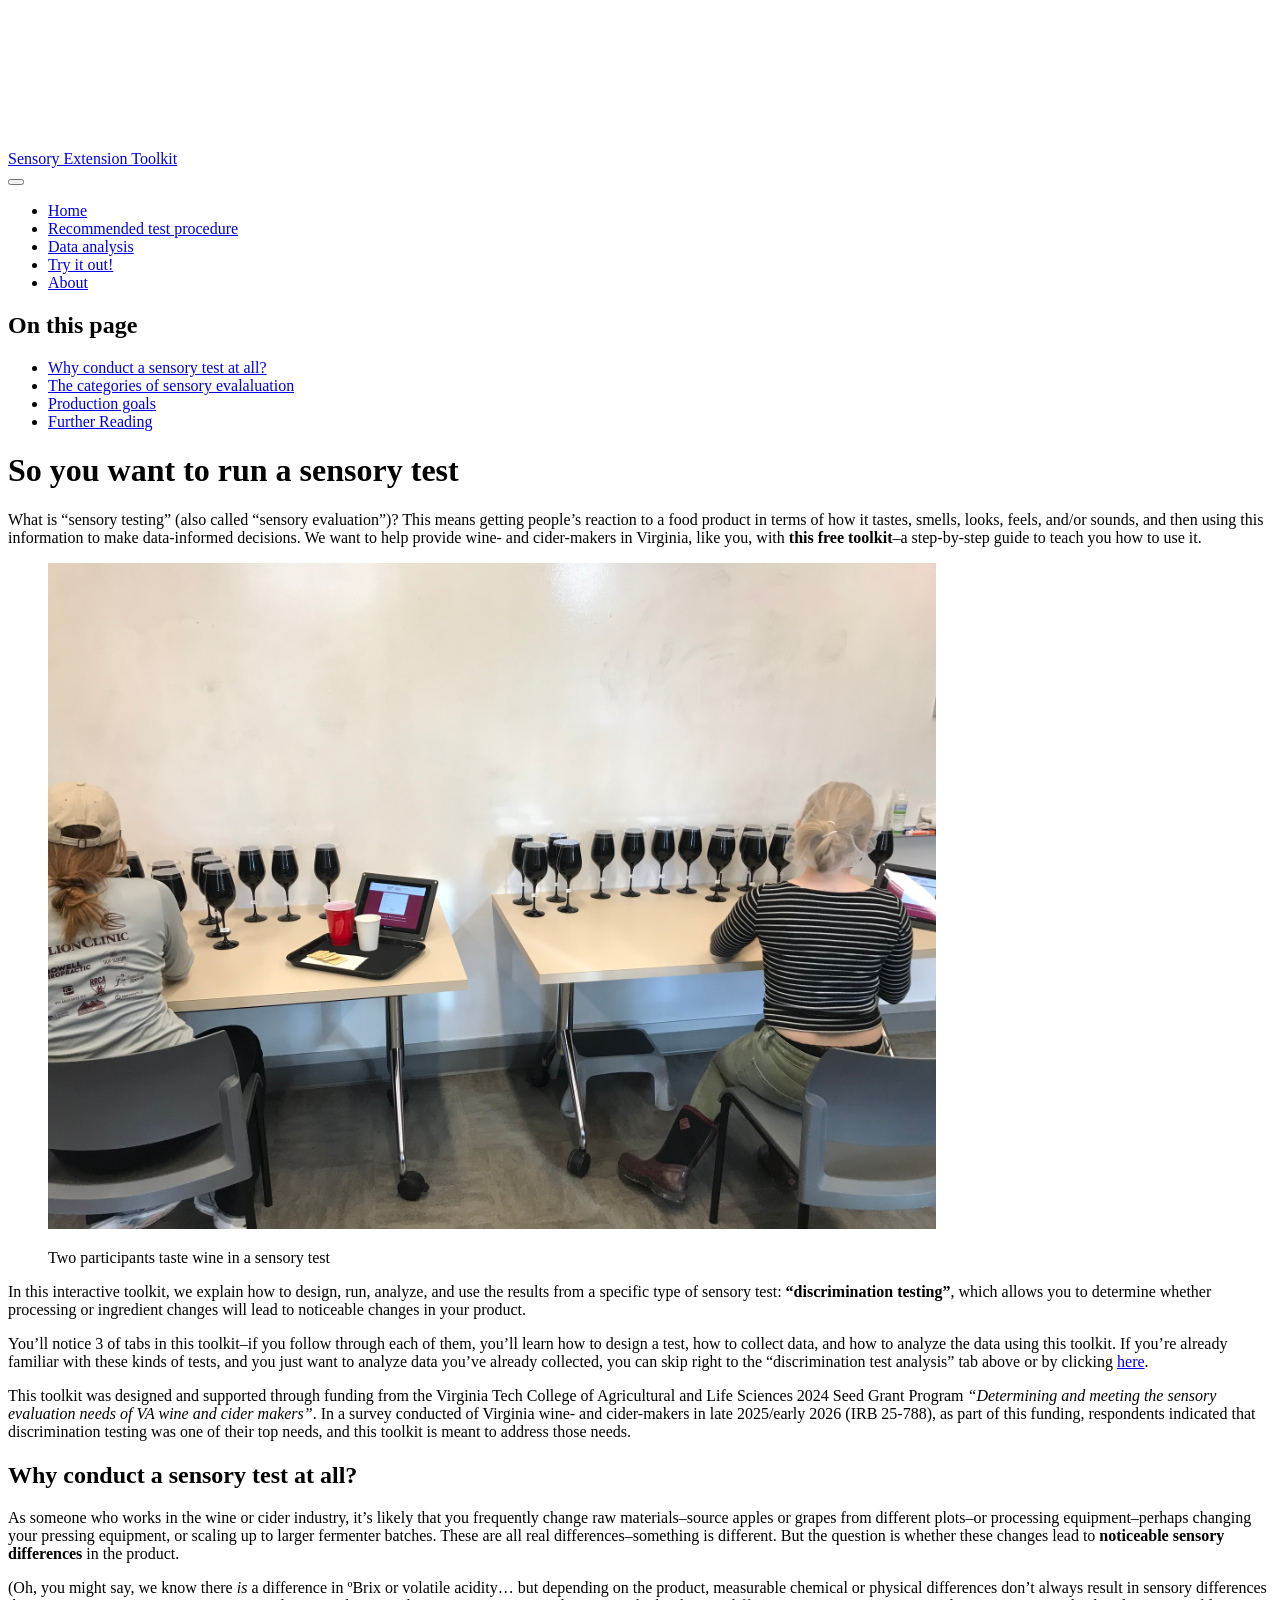
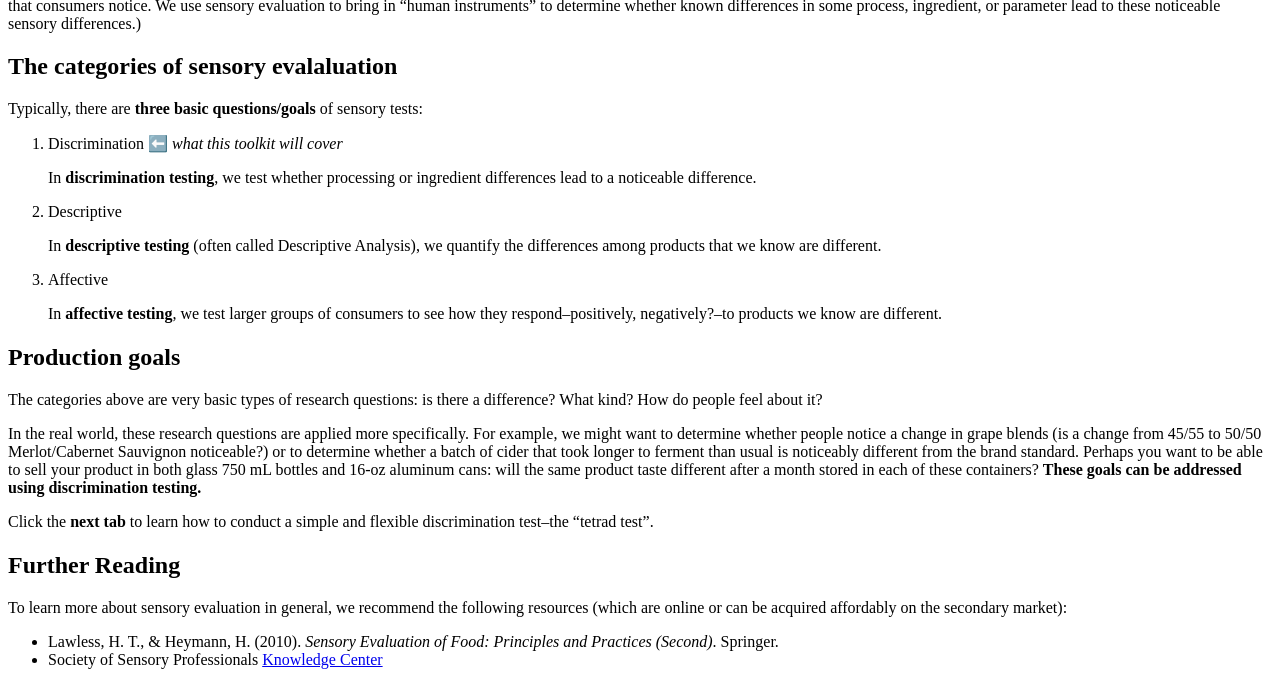
==== index.html @ 520de14e "Built site for gh-pages" ====
<!DOCTYPE html>
<html xmlns="http://www.w3.org/1999/xhtml" lang="en" xml:lang="en"><head>

<meta charset="utf-8">
<meta name="generator" content="quarto-1.8.27">

<meta name="viewport" content="width=device-width, initial-scale=1.0, user-scalable=yes">


<title>So you want to run a sensory test – Sensory Extension Toolkit</title>
<style>
code{white-space: pre-wrap;}
span.smallcaps{font-variant: small-caps;}
div.columns{display: flex; gap: min(4vw, 1.5em);}
div.column{flex: auto; overflow-x: auto;}
div.hanging-indent{margin-left: 1.5em; text-indent: -1.5em;}
ul.task-list{list-style: none;}
ul.task-list li input[type="checkbox"] {
  width: 0.8em;
  margin: 0 0.8em 0.2em -1em; /* quarto-specific, see https://github.com/quarto-dev/quarto-cli/issues/4556 */ 
  vertical-align: middle;
}
</style>


<script src="site_libs/quarto-nav/quarto-nav.js"></script>
<script src="site_libs/quarto-nav/headroom.min.js"></script>
<script src="site_libs/clipboard/clipboard.min.js"></script>
<script src="site_libs/quarto-search/autocomplete.umd.js"></script>
<script src="site_libs/quarto-search/fuse.min.js"></script>
<script src="site_libs/quarto-search/quarto-search.js"></script>
<meta name="quarto:offset" content="./">
<script src="site_libs/quarto-html/quarto.js" type="module"></script>
<script src="site_libs/quarto-html/tabsets/tabsets.js" type="module"></script>
<script src="site_libs/quarto-html/axe/axe-check.js" type="module"></script>
<script src="site_libs/quarto-html/popper.min.js"></script>
<script src="site_libs/quarto-html/tippy.umd.min.js"></script>
<script src="site_libs/quarto-html/anchor.min.js"></script>
<link href="site_libs/quarto-html/tippy.css" rel="stylesheet">
<link href="site_libs/quarto-html/quarto-syntax-highlighting-ed96de9b727972fe78a7b5d16c58bf87.css" rel="stylesheet" id="quarto-text-highlighting-styles">
<script src="site_libs/bootstrap/bootstrap.min.js"></script>
<link href="site_libs/bootstrap/bootstrap-icons.css" rel="stylesheet">
<link href="site_libs/bootstrap/bootstrap-5b4ad623e5705c0698d39aec6f10cf02.min.css" rel="stylesheet" append-hash="true" id="quarto-bootstrap" data-mode="light">
<script id="quarto-search-options" type="application/json">{
  "location": "navbar",
  "copy-button": false,
  "collapse-after": 3,
  "panel-placement": "end",
  "type": "overlay",
  "limit": 50,
  "keyboard-shortcut": [
    "f",
    "/",
    "s"
  ],
  "show-item-context": false,
  "language": {
    "search-no-results-text": "No results",
    "search-matching-documents-text": "matching documents",
    "search-copy-link-title": "Copy link to search",
    "search-hide-matches-text": "Hide additional matches",
    "search-more-match-text": "more match in this document",
    "search-more-matches-text": "more matches in this document",
    "search-clear-button-title": "Clear",
    "search-text-placeholder": "",
    "search-detached-cancel-button-title": "Cancel",
    "search-submit-button-title": "Submit",
    "search-label": "Search"
  }
}</script>


<link rel="stylesheet" href="styles.css">
</head>

<body class="nav-fixed quarto-light">

<div id="quarto-search-results"></div>
  <header id="quarto-header" class="headroom fixed-top">
    <nav class="navbar navbar-expand-lg " data-bs-theme="dark">
      <div class="navbar-container container-fluid">
      <div class="navbar-brand-container mx-auto">
    <a class="navbar-brand" href="./index.html">
    <span class="navbar-title">Sensory Extension Toolkit</span>
    </a>
  </div>
            <div id="quarto-search" class="" title="Search"></div>
          <button class="navbar-toggler" type="button" data-bs-toggle="collapse" data-bs-target="#navbarCollapse" aria-controls="navbarCollapse" role="menu" aria-expanded="false" aria-label="Toggle navigation" onclick="if (window.quartoToggleHeadroom) { window.quartoToggleHeadroom(); }">
  <span class="navbar-toggler-icon"></span>
</button>
          <div class="collapse navbar-collapse" id="navbarCollapse">
            <ul class="navbar-nav navbar-nav-scroll me-auto">
  <li class="nav-item">
    <a class="nav-link active" href="./index.html" aria-current="page"> 
<span class="menu-text">Home</span></a>
  </li>  
  <li class="nav-item">
    <a class="nav-link" href="./tetrad.html"> 
<span class="menu-text">Recommended test procedure</span></a>
  </li>  
  <li class="nav-item">
    <a class="nav-link" href="./analysis.html"> 
<span class="menu-text">Data analysis</span></a>
  </li>  
  <li class="nav-item">
    <a class="nav-link" href="./app.html"> 
<span class="menu-text">Try it out!</span></a>
  </li>  
  <li class="nav-item">
    <a class="nav-link" href="./about.html"> 
<span class="menu-text">About</span></a>
  </li>  
</ul>
          </div> <!-- /navcollapse -->
            <div class="quarto-navbar-tools">
</div>
      </div> <!-- /container-fluid -->
    </nav>
</header>
<!-- content -->
<div id="quarto-content" class="quarto-container page-columns page-rows-contents page-layout-article page-navbar">
<!-- sidebar -->
<!-- margin-sidebar -->
    <div id="quarto-margin-sidebar" class="sidebar margin-sidebar">
        <nav id="TOC" role="doc-toc" class="toc-active">
    <h2 id="toc-title">On this page</h2>
   
  <ul>
  <li><a href="#why-conduct-a-sensory-test-at-all" id="toc-why-conduct-a-sensory-test-at-all" class="nav-link active" data-scroll-target="#why-conduct-a-sensory-test-at-all">Why conduct a sensory test at all?</a></li>
  <li><a href="#the-categories-of-sensory-evalaluation" id="toc-the-categories-of-sensory-evalaluation" class="nav-link" data-scroll-target="#the-categories-of-sensory-evalaluation">The categories of sensory evalaluation</a></li>
  <li><a href="#production-goals" id="toc-production-goals" class="nav-link" data-scroll-target="#production-goals">Production goals</a></li>
  <li><a href="#further-reading" id="toc-further-reading" class="nav-link" data-scroll-target="#further-reading">Further Reading</a></li>
  </ul>
</nav>
    </div>
<!-- main -->
<main class="content" id="quarto-document-content">

<header id="title-block-header" class="quarto-title-block default">
<div class="quarto-title">
<h1 class="title">So you want to run a sensory test</h1>
</div>



<div class="quarto-title-meta">

    
  
    
  </div>
  


</header>


<p>What is “sensory testing” (also called “sensory evaluation”)? This means getting people’s reaction to a food product in terms of how it tastes, smells, looks, feels, and/or sounds, and then using this information to make data-informed decisions. We want to help provide wine- and cider-makers in Virginia, like you, with <strong>this free toolkit</strong>–a step-by-step guide to teach you how to use it.</p>
<div class="quarto-figure quarto-figure-center">
<figure class="figure">
<p><img src="img/sensory-evaluation.jpeg" class="img-fluid figure-img" style="width:75.0%"></p>
<figcaption>Two participants taste wine in a sensory test</figcaption>
</figure>
</div>
<p>In this interactive toolkit, we explain how to design, run, analyze, and use the results from a specific type of sensory test: <strong>“discrimination testing”</strong>, which allows you to determine whether processing or ingredient changes will lead to noticeable changes in your product.</p>
<p>You’ll notice 3 of tabs in this toolkit–if you follow through each of them, you’ll learn how to design a test, how to collect data, and how to analyze the data using this toolkit. If you’re already familiar with these kinds of tests, and you just want to analyze data you’ve already collected, you can skip right to the “discrimination test analysis” tab above or by clicking <a href="./app.html">here</a>.</p>
<p>This toolkit was designed and supported through funding from the Virginia Tech College of Agricultural and Life Sciences 2024 Seed Grant Program <em>“Determining and meeting the sensory evaluation needs of VA wine and cider makers”</em>. In a survey conducted of Virginia wine- and cider-makers in late 2025/early 2026 (IRB 25-788), as part of this funding, respondents indicated that discrimination testing was one of their top needs, and this toolkit is meant to address those needs.</p>
<section id="why-conduct-a-sensory-test-at-all" class="level2">
<h2 class="anchored" data-anchor-id="why-conduct-a-sensory-test-at-all">Why conduct a sensory test at all?</h2>
<p>As someone who works in the wine or cider industry, it’s likely that you frequently change raw materials–source apples or grapes from different plots–or processing equipment–perhaps changing your pressing equipment, or scaling up to larger fermenter batches. These are all real differences–something is different. But the question is whether these changes lead to <strong>noticeable sensory differences</strong> in the product.</p>
<p>(Oh, you might say, we know there <em>is</em> a difference in ºBrix or volatile acidity… but depending on the product, measurable chemical or physical differences don’t always result in sensory differences that consumers notice. We use sensory evaluation to bring in “human instruments” to determine whether known differences in some process, ingredient, or parameter lead to these noticeable sensory differences.)</p>
</section>
<section id="the-categories-of-sensory-evalaluation" class="level2">
<h2 class="anchored" data-anchor-id="the-categories-of-sensory-evalaluation">The categories of sensory evalaluation</h2>
<p>Typically, there are <strong>three basic questions/goals</strong> of sensory tests:</p>
<ol type="1">
<li><p>Discrimination <span class="emoji" data-emoji="arrow_left">⬅️</span> <em>what this toolkit will cover</em></p>
<p>In <strong>discrimination testing</strong>, we test whether processing or ingredient differences lead to a noticeable difference.</p></li>
<li><p>Descriptive</p>
<p>In <strong>descriptive testing</strong> (often called Descriptive Analysis), we quantify the differences among products that we know are different.</p></li>
<li><p>Affective</p>
<p>In <strong>affective testing</strong>, we test larger groups of consumers to see how they respond–positively, negatively?–to products we know are different.</p></li>
</ol>
</section>
<section id="production-goals" class="level2">
<h2 class="anchored" data-anchor-id="production-goals">Production goals</h2>
<p>The categories above are very basic types of research questions: is there a difference? What kind? How do people feel about it?</p>
<p>In the real world, these research questions are applied more specifically. For example, we might want to determine whether people notice a change in grape blends (is a change from 45/55 to 50/50 Merlot/Cabernet Sauvignon noticeable?) or to determine whether a batch of cider that took longer to ferment than usual is noticeably different from the brand standard. Perhaps you want to be able to sell your product in both glass 750 mL bottles and 16-oz aluminum cans: will the same product taste different after a month stored in each of these containers? <strong>These goals can be addressed using discrimination testing.</strong></p>
<p>Click the <strong>next tab</strong> to learn how to conduct a simple and flexible discrimination test–the “tetrad test”.</p>
</section>
<section id="further-reading" class="level2">
<h2 class="anchored" data-anchor-id="further-reading">Further Reading</h2>
<p>To learn more about sensory evaluation in general, we recommend the following resources (which are online or can be acquired affordably on the secondary market):</p>
<ul>
<li>Lawless, H. T., &amp; Heymann, H. (2010). <em>Sensory Evaluation of Food: Principles and Practices (Second)</em>. Springer.</li>
<li>Society of Sensory Professionals <a href="https://www.sensorysociety.org/knowledge/Pages/default.aspx">Knowledge Center</a></li>
</ul>


</section>

</main> <!-- /main -->
<script id="quarto-html-after-body" type="application/javascript">
  window.document.addEventListener("DOMContentLoaded", function (event) {
    const icon = "";
    const anchorJS = new window.AnchorJS();
    anchorJS.options = {
      placement: 'right',
      icon: icon
    };
    anchorJS.add('.anchored');
    const isCodeAnnotation = (el) => {
      for (const clz of el.classList) {
        if (clz.startsWith('code-annotation-')) {                     
          return true;
        }
      }
      return false;
    }
    const onCopySuccess = function(e) {
      // button target
      const button = e.trigger;
      // don't keep focus
      button.blur();
      // flash "checked"
      button.classList.add('code-copy-button-checked');
      var currentTitle = button.getAttribute("title");
      button.setAttribute("title", "Copied!");
      let tooltip;
      if (window.bootstrap) {
        button.setAttribute("data-bs-toggle", "tooltip");
        button.setAttribute("data-bs-placement", "left");
        button.setAttribute("data-bs-title", "Copied!");
        tooltip = new bootstrap.Tooltip(button, 
          { trigger: "manual", 
            customClass: "code-copy-button-tooltip",
            offset: [0, -8]});
        tooltip.show();    
      }
      setTimeout(function() {
        if (tooltip) {
          tooltip.hide();
          button.removeAttribute("data-bs-title");
          button.removeAttribute("data-bs-toggle");
          button.removeAttribute("data-bs-placement");
        }
        button.setAttribute("title", currentTitle);
        button.classList.remove('code-copy-button-checked');
      }, 1000);
      // clear code selection
      e.clearSelection();
    }
    const getTextToCopy = function(trigger) {
      const outerScaffold = trigger.parentElement.cloneNode(true);
      const codeEl = outerScaffold.querySelector('code');
      for (const childEl of codeEl.children) {
        if (isCodeAnnotation(childEl)) {
          childEl.remove();
        }
      }
      return codeEl.innerText;
    }
    const clipboard = new window.ClipboardJS('.code-copy-button:not([data-in-quarto-modal])', {
      text: getTextToCopy
    });
    clipboard.on('success', onCopySuccess);
    if (window.document.getElementById('quarto-embedded-source-code-modal')) {
      const clipboardModal = new window.ClipboardJS('.code-copy-button[data-in-quarto-modal]', {
        text: getTextToCopy,
        container: window.document.getElementById('quarto-embedded-source-code-modal')
      });
      clipboardModal.on('success', onCopySuccess);
    }
      var localhostRegex = new RegExp(/^(?:http|https):\/\/localhost\:?[0-9]*\//);
      var mailtoRegex = new RegExp(/^mailto:/);
        var filterRegex = new RegExp("https:\/\/jessesadler\.github\.io\/set-website\/");
      var isInternal = (href) => {
          return filterRegex.test(href) || localhostRegex.test(href) || mailtoRegex.test(href);
      }
      // Inspect non-navigation links and adorn them if external
     var links = window.document.querySelectorAll('a[href]:not(.nav-link):not(.navbar-brand):not(.toc-action):not(.sidebar-link):not(.sidebar-item-toggle):not(.pagination-link):not(.no-external):not([aria-hidden]):not(.dropdown-item):not(.quarto-navigation-tool):not(.about-link)');
      for (var i=0; i<links.length; i++) {
        const link = links[i];
        if (!isInternal(link.href)) {
          // undo the damage that might have been done by quarto-nav.js in the case of
          // links that we want to consider external
          if (link.dataset.originalHref !== undefined) {
            link.href = link.dataset.originalHref;
          }
        }
      }
    function tippyHover(el, contentFn, onTriggerFn, onUntriggerFn) {
      const config = {
        allowHTML: true,
        maxWidth: 500,
        delay: 100,
        arrow: false,
        appendTo: function(el) {
            return el.parentElement;
        },
        interactive: true,
        interactiveBorder: 10,
        theme: 'quarto',
        placement: 'bottom-start',
      };
      if (contentFn) {
        config.content = contentFn;
      }
      if (onTriggerFn) {
        config.onTrigger = onTriggerFn;
      }
      if (onUntriggerFn) {
        config.onUntrigger = onUntriggerFn;
      }
      window.tippy(el, config); 
    }
    const noterefs = window.document.querySelectorAll('a[role="doc-noteref"]');
    for (var i=0; i<noterefs.length; i++) {
      const ref = noterefs[i];
      tippyHover(ref, function() {
        // use id or data attribute instead here
        let href = ref.getAttribute('data-footnote-href') || ref.getAttribute('href');
        try { href = new URL(href).hash; } catch {}
        const id = href.replace(/^#\/?/, "");
        const note = window.document.getElementById(id);
        if (note) {
          return note.innerHTML;
        } else {
          return "";
        }
      });
    }
    const xrefs = window.document.querySelectorAll('a.quarto-xref');
    const processXRef = (id, note) => {
      // Strip column container classes
      const stripColumnClz = (el) => {
        el.classList.remove("page-full", "page-columns");
        if (el.children) {
          for (const child of el.children) {
            stripColumnClz(child);
          }
        }
      }
      stripColumnClz(note)
      if (id === null || id.startsWith('sec-')) {
        // Special case sections, only their first couple elements
        const container = document.createElement("div");
        if (note.children && note.children.length > 2) {
          container.appendChild(note.children[0].cloneNode(true));
          for (let i = 1; i < note.children.length; i++) {
            const child = note.children[i];
            if (child.tagName === "P" && child.innerText === "") {
              continue;
            } else {
              container.appendChild(child.cloneNode(true));
              break;
            }
          }
          if (window.Quarto?.typesetMath) {
            window.Quarto.typesetMath(container);
          }
          return container.innerHTML
        } else {
          if (window.Quarto?.typesetMath) {
            window.Quarto.typesetMath(note);
          }
          return note.innerHTML;
        }
      } else {
        // Remove any anchor links if they are present
        const anchorLink = note.querySelector('a.anchorjs-link');
        if (anchorLink) {
          anchorLink.remove();
        }
        if (window.Quarto?.typesetMath) {
          window.Quarto.typesetMath(note);
        }
        if (note.classList.contains("callout")) {
          return note.outerHTML;
        } else {
          return note.innerHTML;
        }
      }
    }
    for (var i=0; i<xrefs.length; i++) {
      const xref = xrefs[i];
      tippyHover(xref, undefined, function(instance) {
        instance.disable();
        let url = xref.getAttribute('href');
        let hash = undefined; 
        if (url.startsWith('#')) {
          hash = url;
        } else {
          try { hash = new URL(url).hash; } catch {}
        }
        if (hash) {
          const id = hash.replace(/^#\/?/, "");
          const note = window.document.getElementById(id);
          if (note !== null) {
            try {
              const html = processXRef(id, note.cloneNode(true));
              instance.setContent(html);
            } finally {
              instance.enable();
              instance.show();
            }
          } else {
            // See if we can fetch this
            fetch(url.split('#')[0])
            .then(res => res.text())
            .then(html => {
              const parser = new DOMParser();
              const htmlDoc = parser.parseFromString(html, "text/html");
              const note = htmlDoc.getElementById(id);
              if (note !== null) {
                const html = processXRef(id, note);
                instance.setContent(html);
              } 
            }).finally(() => {
              instance.enable();
              instance.show();
            });
          }
        } else {
          // See if we can fetch a full url (with no hash to target)
          // This is a special case and we should probably do some content thinning / targeting
          fetch(url)
          .then(res => res.text())
          .then(html => {
            const parser = new DOMParser();
            const htmlDoc = parser.parseFromString(html, "text/html");
            const note = htmlDoc.querySelector('main.content');
            if (note !== null) {
              // This should only happen for chapter cross references
              // (since there is no id in the URL)
              // remove the first header
              if (note.children.length > 0 && note.children[0].tagName === "HEADER") {
                note.children[0].remove();
              }
              const html = processXRef(null, note);
              instance.setContent(html);
            } 
          }).finally(() => {
            instance.enable();
            instance.show();
          });
        }
      }, function(instance) {
      });
    }
        let selectedAnnoteEl;
        const selectorForAnnotation = ( cell, annotation) => {
          let cellAttr = 'data-code-cell="' + cell + '"';
          let lineAttr = 'data-code-annotation="' +  annotation + '"';
          const selector = 'span[' + cellAttr + '][' + lineAttr + ']';
          return selector;
        }
        const selectCodeLines = (annoteEl) => {
          const doc = window.document;
          const targetCell = annoteEl.getAttribute("data-target-cell");
          const targetAnnotation = annoteEl.getAttribute("data-target-annotation");
          const annoteSpan = window.document.querySelector(selectorForAnnotation(targetCell, targetAnnotation));
          const lines = annoteSpan.getAttribute("data-code-lines").split(",");
          const lineIds = lines.map((line) => {
            return targetCell + "-" + line;
          })
          let top = null;
          let height = null;
          let parent = null;
          if (lineIds.length > 0) {
              //compute the position of the single el (top and bottom and make a div)
              const el = window.document.getElementById(lineIds[0]);
              top = el.offsetTop;
              height = el.offsetHeight;
              parent = el.parentElement.parentElement;
            if (lineIds.length > 1) {
              const lastEl = window.document.getElementById(lineIds[lineIds.length - 1]);
              const bottom = lastEl.offsetTop + lastEl.offsetHeight;
              height = bottom - top;
            }
            if (top !== null && height !== null && parent !== null) {
              // cook up a div (if necessary) and position it 
              let div = window.document.getElementById("code-annotation-line-highlight");
              if (div === null) {
                div = window.document.createElement("div");
                div.setAttribute("id", "code-annotation-line-highlight");
                div.style.position = 'absolute';
                parent.appendChild(div);
              }
              div.style.top = top - 2 + "px";
              div.style.height = height + 4 + "px";
              div.style.left = 0;
              let gutterDiv = window.document.getElementById("code-annotation-line-highlight-gutter");
              if (gutterDiv === null) {
                gutterDiv = window.document.createElement("div");
                gutterDiv.setAttribute("id", "code-annotation-line-highlight-gutter");
                gutterDiv.style.position = 'absolute';
                const codeCell = window.document.getElementById(targetCell);
                const gutter = codeCell.querySelector('.code-annotation-gutter');
                gutter.appendChild(gutterDiv);
              }
              gutterDiv.style.top = top - 2 + "px";
              gutterDiv.style.height = height + 4 + "px";
            }
            selectedAnnoteEl = annoteEl;
          }
        };
        const unselectCodeLines = () => {
          const elementsIds = ["code-annotation-line-highlight", "code-annotation-line-highlight-gutter"];
          elementsIds.forEach((elId) => {
            const div = window.document.getElementById(elId);
            if (div) {
              div.remove();
            }
          });
          selectedAnnoteEl = undefined;
        };
          // Handle positioning of the toggle
      window.addEventListener(
        "resize",
        throttle(() => {
          elRect = undefined;
          if (selectedAnnoteEl) {
            selectCodeLines(selectedAnnoteEl);
          }
        }, 10)
      );
      function throttle(fn, ms) {
      let throttle = false;
      let timer;
        return (...args) => {
          if(!throttle) { // first call gets through
              fn.apply(this, args);
              throttle = true;
          } else { // all the others get throttled
              if(timer) clearTimeout(timer); // cancel #2
              timer = setTimeout(() => {
                fn.apply(this, args);
                timer = throttle = false;
              }, ms);
          }
        };
      }
        // Attach click handler to the DT
        const annoteDls = window.document.querySelectorAll('dt[data-target-cell]');
        for (const annoteDlNode of annoteDls) {
          annoteDlNode.addEventListener('click', (event) => {
            const clickedEl = event.target;
            if (clickedEl !== selectedAnnoteEl) {
              unselectCodeLines();
              const activeEl = window.document.querySelector('dt[data-target-cell].code-annotation-active');
              if (activeEl) {
                activeEl.classList.remove('code-annotation-active');
              }
              selectCodeLines(clickedEl);
              clickedEl.classList.add('code-annotation-active');
            } else {
              // Unselect the line
              unselectCodeLines();
              clickedEl.classList.remove('code-annotation-active');
            }
          });
        }
    const findCites = (el) => {
      const parentEl = el.parentElement;
      if (parentEl) {
        const cites = parentEl.dataset.cites;
        if (cites) {
          return {
            el,
            cites: cites.split(' ')
          };
        } else {
          return findCites(el.parentElement)
        }
      } else {
        return undefined;
      }
    };
    var bibliorefs = window.document.querySelectorAll('a[role="doc-biblioref"]');
    for (var i=0; i<bibliorefs.length; i++) {
      const ref = bibliorefs[i];
      const citeInfo = findCites(ref);
      if (citeInfo) {
        tippyHover(citeInfo.el, function() {
          var popup = window.document.createElement('div');
          citeInfo.cites.forEach(function(cite) {
            var citeDiv = window.document.createElement('div');
            citeDiv.classList.add('hanging-indent');
            citeDiv.classList.add('csl-entry');
            var biblioDiv = window.document.getElementById('ref-' + cite);
            if (biblioDiv) {
              citeDiv.innerHTML = biblioDiv.innerHTML;
            }
            popup.appendChild(citeDiv);
          });
          return popup.innerHTML;
        });
      }
    }
  });
  </script>
</div> <!-- /content -->




</body></html>
---- site_libs/quarto-html/tippy.css ----
.tippy-box[data-animation=fade][data-state=hidden]{opacity:0}[data-tippy-root]{max-width:calc(100vw - 10px)}.tippy-box{position:relative;background-color:#333;color:#fff;border-radius:4px;font-size:14px;line-height:1.4;white-space:normal;outline:0;transition-property:transform,visibility,opacity}.tippy-box[data-placement^=top]>.tippy-arrow{bottom:0}.tippy-box[data-placement^=top]>.tippy-arrow:before{bottom:-7px;left:0;border-width:8px 8px 0;border-top-color:initial;transform-origin:center top}.tippy-box[data-placement^=bottom]>.tippy-arrow{top:0}.tippy-box[data-placement^=bottom]>.tippy-arrow:before{top:-7px;left:0;border-width:0 8px 8px;border-bottom-color:initial;transform-origin:center bottom}.tippy-box[data-placement^=left]>.tippy-arrow{right:0}.tippy-box[data-placement^=left]>.tippy-arrow:before{border-width:8px 0 8px 8px;border-left-color:initial;right:-7px;transform-origin:center left}.tippy-box[data-placement^=right]>.tippy-arrow{left:0}.tippy-box[data-placement^=right]>.tippy-arrow:before{left:-7px;border-width:8px 8px 8px 0;border-right-color:initial;transform-origin:center right}.tippy-box[data-inertia][data-state=visible]{transition-timing-function:cubic-bezier(.54,1.5,.38,1.11)}.tippy-arrow{width:16px;height:16px;color:#333}.tippy-arrow:before{content:"";position:absolute;border-color:transparent;border-style:solid}.tippy-content{position:relative;padding:5px 9px;z-index:1}
---- styles.css ----
/* css styles */
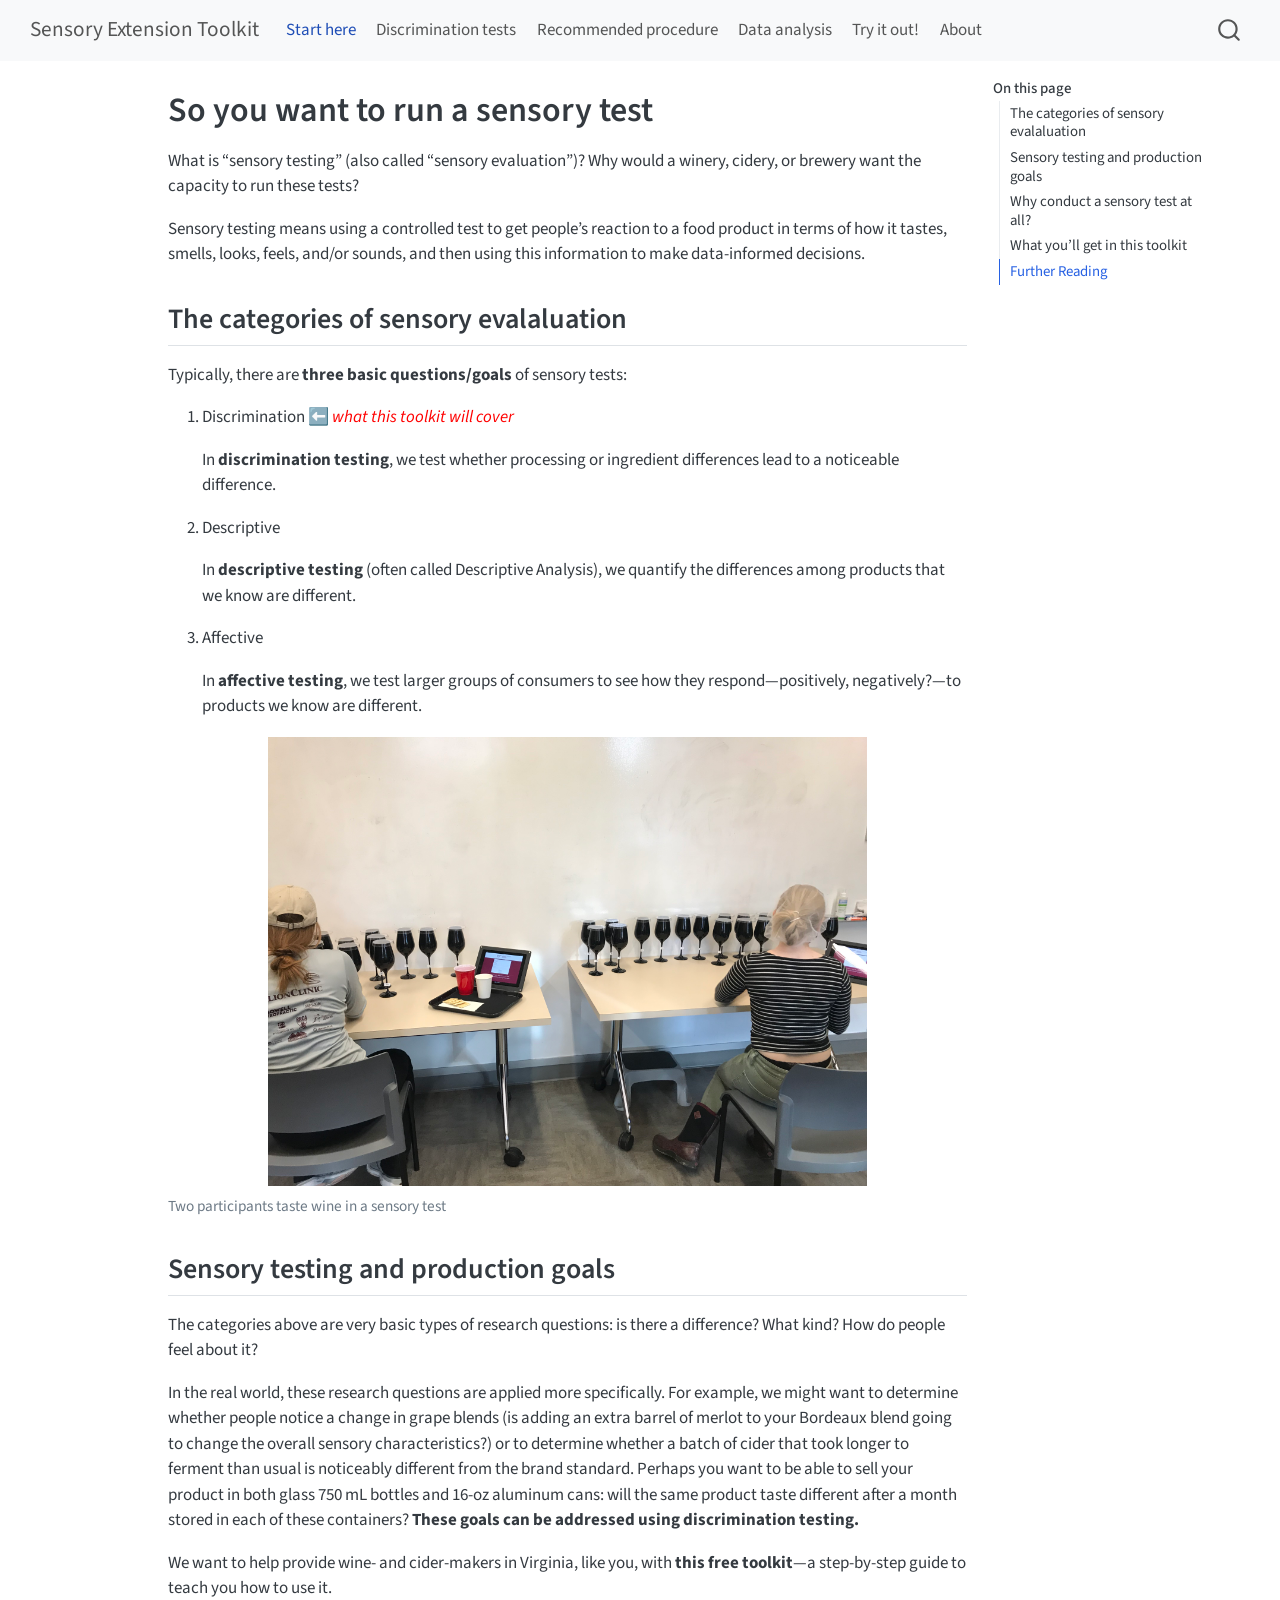
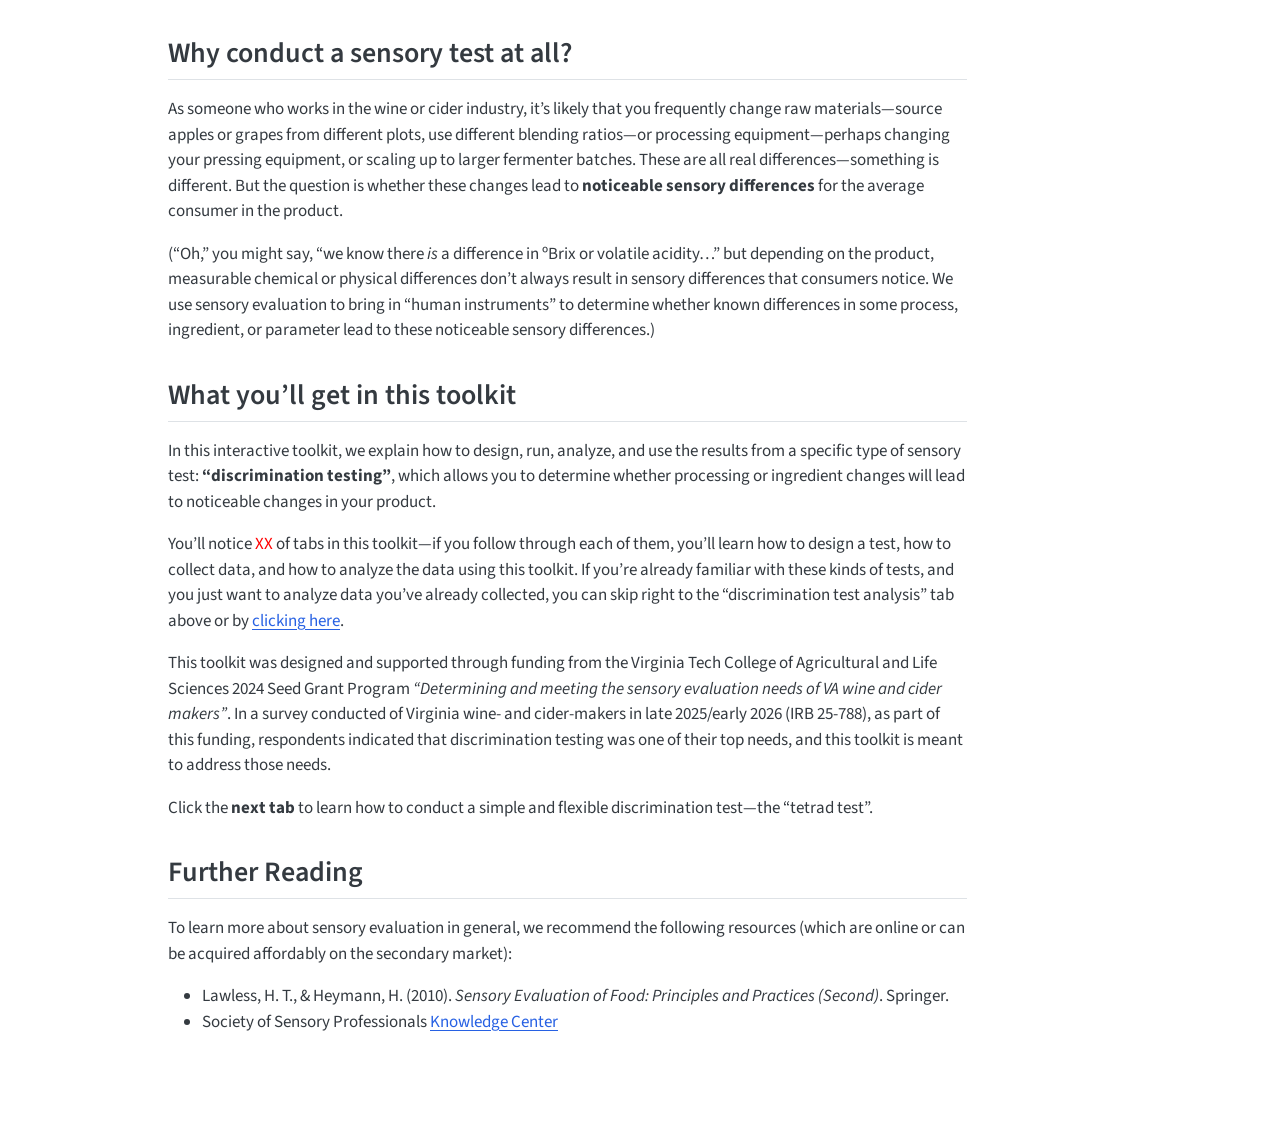
==== commit 5ce90fc2: "Built site for gh-pages" ====
--- a/index.html
+++ b/index.html
@@ -2,13 +2,16 @@
 <html xmlns="http://www.w3.org/1999/xhtml" lang="en" xml:lang="en"><head>
 
 <meta charset="utf-8">
-<meta name="generator" content="quarto-1.8.27">
+<meta name="generator" content="quarto-1.9.38">
 
 <meta name="viewport" content="width=device-width, initial-scale=1.0, user-scalable=yes">
 
 
 <title>So you want to run a sensory test – Sensory Extension Toolkit</title>
 <style>
+/* Default styles provided by pandoc.
+** See https://pandoc.org/MANUAL.html#variables-for-html for config info.
+*/
 code{white-space: pre-wrap;}
 span.smallcaps{font-variant: small-caps;}
 div.columns{display: flex; gap: min(4vw, 1.5em);}
@@ -32,15 +35,14 @@
 <meta name="quarto:offset" content="./">
 <script src="site_libs/quarto-html/quarto.js" type="module"></script>
 <script src="site_libs/quarto-html/tabsets/tabsets.js" type="module"></script>
-<script src="site_libs/quarto-html/axe/axe-check.js" type="module"></script>
 <script src="site_libs/quarto-html/popper.min.js"></script>
 <script src="site_libs/quarto-html/tippy.umd.min.js"></script>
 <script src="site_libs/quarto-html/anchor.min.js"></script>
 <link href="site_libs/quarto-html/tippy.css" rel="stylesheet">
-<link href="site_libs/quarto-html/quarto-syntax-highlighting-ed96de9b727972fe78a7b5d16c58bf87.css" rel="stylesheet" id="quarto-text-highlighting-styles">
+<link href="site_libs/quarto-html/quarto-syntax-highlighting-15634bcf2e68342d4ad2dfa704d543f6.css" rel="stylesheet" id="quarto-text-highlighting-styles">
 <script src="site_libs/bootstrap/bootstrap.min.js"></script>
 <link href="site_libs/bootstrap/bootstrap-icons.css" rel="stylesheet">
-<link href="site_libs/bootstrap/bootstrap-5b4ad623e5705c0698d39aec6f10cf02.min.css" rel="stylesheet" append-hash="true" id="quarto-bootstrap" data-mode="light">
+<link href="site_libs/bootstrap/bootstrap-158031087360bce0ff56dc785ce39e06.min.css" rel="stylesheet" append-hash="true" id="quarto-bootstrap" data-mode="light">
 <script id="quarto-search-options" type="application/json">{
   "location": "navbar",
   "copy-button": false,
@@ -92,11 +94,15 @@
             <ul class="navbar-nav navbar-nav-scroll me-auto">
   <li class="nav-item">
     <a class="nav-link active" href="./index.html" aria-current="page"> 
-<span class="menu-text">Home</span></a>
+<span class="menu-text">Start here</span></a>
   </li>  
   <li class="nav-item">
-    <a class="nav-link" href="./tetrad.html"> 
-<span class="menu-text">Recommended test procedure</span></a>
+    <a class="nav-link" href="./discrimination.html"> 
+<span class="menu-text">Discrimination tests</span></a>
+  </li>  
+  <li class="nav-item">
+    <a class="nav-link" href="./tetrad-details.html"> 
+<span class="menu-text">Recommended procedure</span></a>
   </li>  
   <li class="nav-item">
     <a class="nav-link" href="./analysis.html"> 
@@ -126,9 +132,10 @@
     <h2 id="toc-title">On this page</h2>
    
   <ul>
-  <li><a href="#why-conduct-a-sensory-test-at-all" id="toc-why-conduct-a-sensory-test-at-all" class="nav-link active" data-scroll-target="#why-conduct-a-sensory-test-at-all">Why conduct a sensory test at all?</a></li>
-  <li><a href="#the-categories-of-sensory-evalaluation" id="toc-the-categories-of-sensory-evalaluation" class="nav-link" data-scroll-target="#the-categories-of-sensory-evalaluation">The categories of sensory evalaluation</a></li>
-  <li><a href="#production-goals" id="toc-production-goals" class="nav-link" data-scroll-target="#production-goals">Production goals</a></li>
+  <li><a href="#the-categories-of-sensory-evalaluation" id="toc-the-categories-of-sensory-evalaluation" class="nav-link active" data-scroll-target="#the-categories-of-sensory-evalaluation">The categories of sensory evalaluation</a></li>
+  <li><a href="#sensory-testing-and-production-goals" id="toc-sensory-testing-and-production-goals" class="nav-link" data-scroll-target="#sensory-testing-and-production-goals">Sensory testing and production goals</a></li>
+  <li><a href="#why-conduct-a-sensory-test-at-all" id="toc-why-conduct-a-sensory-test-at-all" class="nav-link" data-scroll-target="#why-conduct-a-sensory-test-at-all">Why conduct a sensory test at all?</a></li>
+  <li><a href="#what-youll-get-in-this-toolkit" id="toc-what-youll-get-in-this-toolkit" class="nav-link" data-scroll-target="#what-youll-get-in-this-toolkit">What you’ll get in this toolkit</a></li>
   <li><a href="#further-reading" id="toc-further-reading" class="nav-link" data-scroll-target="#further-reading">Further Reading</a></li>
   </ul>
 </nav>
@@ -155,38 +162,43 @@
 </header>
 
 
-<p>What is “sensory testing” (also called “sensory evaluation”)? This means getting people’s reaction to a food product in terms of how it tastes, smells, looks, feels, and/or sounds, and then using this information to make data-informed decisions. We want to help provide wine- and cider-makers in Virginia, like you, with <strong>this free toolkit</strong>–a step-by-step guide to teach you how to use it.</p>
+<p>What is “sensory testing” (also called “sensory evaluation”)? Why would a winery, cidery, or brewery want the capacity to run these tests?</p>
+<p>Sensory testing means using a controlled test to get people’s reaction to a food product in terms of how it tastes, smells, looks, feels, and/or sounds, and then using this information to make data-informed decisions.</p>
+<section id="the-categories-of-sensory-evalaluation" class="level2">
+<h2 class="anchored" data-anchor-id="the-categories-of-sensory-evalaluation">The categories of sensory evalaluation</h2>
+<p>Typically, there are <strong>three basic questions/goals</strong> of sensory tests:</p>
+<ol type="1">
+<li><p>Discrimination <span class="emoji" data-emoji="arrow_left">⬅️</span> <span style="color:red"><em>what this toolkit will cover</em></span></p>
+<p>In <strong>discrimination testing</strong>, we test whether processing or ingredient differences lead to a noticeable difference.</p></li>
+<li><p>Descriptive</p>
+<p>In <strong>descriptive testing</strong> (often called Descriptive Analysis), we quantify the differences among products that we know are different.</p></li>
+<li><p>Affective</p>
+<p>In <strong>affective testing</strong>, we test larger groups of consumers to see how they respond—positively, negatively?—to products we know are different.</p></li>
+</ol>
 <div class="quarto-figure quarto-figure-center">
 <figure class="figure">
 <p><img src="img/sensory-evaluation.jpeg" class="img-fluid figure-img" style="width:75.0%"></p>
 <figcaption>Two participants taste wine in a sensory test</figcaption>
 </figure>
 </div>
-<p>In this interactive toolkit, we explain how to design, run, analyze, and use the results from a specific type of sensory test: <strong>“discrimination testing”</strong>, which allows you to determine whether processing or ingredient changes will lead to noticeable changes in your product.</p>
-<p>You’ll notice 3 of tabs in this toolkit–if you follow through each of them, you’ll learn how to design a test, how to collect data, and how to analyze the data using this toolkit. If you’re already familiar with these kinds of tests, and you just want to analyze data you’ve already collected, you can skip right to the “discrimination test analysis” tab above or by clicking <a href="./app.html">here</a>.</p>
-<p>This toolkit was designed and supported through funding from the Virginia Tech College of Agricultural and Life Sciences 2024 Seed Grant Program <em>“Determining and meeting the sensory evaluation needs of VA wine and cider makers”</em>. In a survey conducted of Virginia wine- and cider-makers in late 2025/early 2026 (IRB 25-788), as part of this funding, respondents indicated that discrimination testing was one of their top needs, and this toolkit is meant to address those needs.</p>
+</section>
+<section id="sensory-testing-and-production-goals" class="level2">
+<h2 class="anchored" data-anchor-id="sensory-testing-and-production-goals">Sensory testing and production goals</h2>
+<p>The categories above are very basic types of research questions: is there a difference? What kind? How do people feel about it?</p>
+<p>In the real world, these research questions are applied more specifically. For example, we might want to determine whether people notice a change in grape blends (is adding an extra barrel of merlot to your Bordeaux blend going to change the overall sensory characteristics?) or to determine whether a batch of cider that took longer to ferment than usual is noticeably different from the brand standard. Perhaps you want to be able to sell your product in both glass 750 mL bottles and 16-oz aluminum cans: will the same product taste different after a month stored in each of these containers? <strong>These goals can be addressed using discrimination testing.</strong></p>
+<p>We want to help provide wine- and cider-makers in Virginia, like you, with <strong>this free toolkit</strong>—a step-by-step guide to teach you how to use it.</p>
+</section>
 <section id="why-conduct-a-sensory-test-at-all" class="level2">
 <h2 class="anchored" data-anchor-id="why-conduct-a-sensory-test-at-all">Why conduct a sensory test at all?</h2>
-<p>As someone who works in the wine or cider industry, it’s likely that you frequently change raw materials–source apples or grapes from different plots–or processing equipment–perhaps changing your pressing equipment, or scaling up to larger fermenter batches. These are all real differences–something is different. But the question is whether these changes lead to <strong>noticeable sensory differences</strong> in the product.</p>
-<p>(Oh, you might say, we know there <em>is</em> a difference in ºBrix or volatile acidity… but depending on the product, measurable chemical or physical differences don’t always result in sensory differences that consumers notice. We use sensory evaluation to bring in “human instruments” to determine whether known differences in some process, ingredient, or parameter lead to these noticeable sensory differences.)</p>
+<p>As someone who works in the wine or cider industry, it’s likely that you frequently change raw materials—source apples or grapes from different plots, use different blending ratios—or processing equipment—perhaps changing your pressing equipment, or scaling up to larger fermenter batches. These are all real differences—something is different. But the question is whether these changes lead to <strong>noticeable sensory differences</strong> for the average consumer in the product.</p>
+<p>(“Oh,” you might say, “we know there <em>is</em> a difference in ºBrix or volatile acidity…” but depending on the product, measurable chemical or physical differences don’t always result in sensory differences that consumers notice. We use sensory evaluation to bring in “human instruments” to determine whether known differences in some process, ingredient, or parameter lead to these noticeable sensory differences.)</p>
 </section>
-<section id="the-categories-of-sensory-evalaluation" class="level2">
-<h2 class="anchored" data-anchor-id="the-categories-of-sensory-evalaluation">The categories of sensory evalaluation</h2>
-<p>Typically, there are <strong>three basic questions/goals</strong> of sensory tests:</p>
-<ol type="1">
-<li><p>Discrimination <span class="emoji" data-emoji="arrow_left">⬅️</span> <em>what this toolkit will cover</em></p>
-<p>In <strong>discrimination testing</strong>, we test whether processing or ingredient differences lead to a noticeable difference.</p></li>
-<li><p>Descriptive</p>
-<p>In <strong>descriptive testing</strong> (often called Descriptive Analysis), we quantify the differences among products that we know are different.</p></li>
-<li><p>Affective</p>
-<p>In <strong>affective testing</strong>, we test larger groups of consumers to see how they respond–positively, negatively?–to products we know are different.</p></li>
-</ol>
-</section>
-<section id="production-goals" class="level2">
-<h2 class="anchored" data-anchor-id="production-goals">Production goals</h2>
-<p>The categories above are very basic types of research questions: is there a difference? What kind? How do people feel about it?</p>
-<p>In the real world, these research questions are applied more specifically. For example, we might want to determine whether people notice a change in grape blends (is a change from 45/55 to 50/50 Merlot/Cabernet Sauvignon noticeable?) or to determine whether a batch of cider that took longer to ferment than usual is noticeably different from the brand standard. Perhaps you want to be able to sell your product in both glass 750 mL bottles and 16-oz aluminum cans: will the same product taste different after a month stored in each of these containers? <strong>These goals can be addressed using discrimination testing.</strong></p>
-<p>Click the <strong>next tab</strong> to learn how to conduct a simple and flexible discrimination test–the “tetrad test”.</p>
+<section id="what-youll-get-in-this-toolkit" class="level2">
+<h2 class="anchored" data-anchor-id="what-youll-get-in-this-toolkit">What you’ll get in this toolkit</h2>
+<p>In this interactive toolkit, we explain how to design, run, analyze, and use the results from a specific type of sensory test: <strong>“discrimination testing”</strong>, which allows you to determine whether processing or ingredient changes will lead to noticeable changes in your product.</p>
+<p>You’ll notice <font color="red">XX</font> of tabs in this toolkit—if you follow through each of them, you’ll learn how to design a test, how to collect data, and how to analyze the data using this toolkit. If you’re already familiar with these kinds of tests, and you just want to analyze data you’ve already collected, you can skip right to the “discrimination test analysis” tab above or by <a href="./app.html">clicking here</a>.</p>
+<p>This toolkit was designed and supported through funding from the Virginia Tech College of Agricultural and Life Sciences 2024 Seed Grant Program <em>“Determining and meeting the sensory evaluation needs of VA wine and cider makers”</em>. In a survey conducted of Virginia wine- and cider-makers in late 2025/early 2026 (IRB 25-788), as part of this funding, respondents indicated that discrimination testing was one of their top needs, and this toolkit is meant to address those needs.</p>
+<p>Click the <strong>next tab</strong> to learn how to conduct a simple and flexible discrimination test—the “tetrad test”.</p>
 </section>
 <section id="further-reading" class="level2">
 <h2 class="anchored" data-anchor-id="further-reading">Further Reading</h2>
--- a/site_libs/quarto-html/quarto-syntax-highlighting-15634bcf2e68342d4ad2dfa704d543f6.css
+++ b/site_libs/quarto-html/quarto-syntax-highlighting-15634bcf2e68342d4ad2dfa704d543f6.css
@@ -0,0 +1,236 @@
+/* quarto syntax highlight colors */
+:root {
+  --quarto-hl-ot-color: #003B4F;
+  --quarto-hl-at-color: #657422;
+  --quarto-hl-ss-color: #20794D;
+  --quarto-hl-an-color: #5E5E5E;
+  --quarto-hl-fu-color: #4758AB;
+  --quarto-hl-st-color: #20794D;
+  --quarto-hl-cf-color: #003B4F;
+  --quarto-hl-op-color: #5E5E5E;
+  --quarto-hl-er-color: #AD0000;
+  --quarto-hl-bn-color: #AD0000;
+  --quarto-hl-al-color: #AD0000;
+  --quarto-hl-va-color: #111111;
+  --quarto-hl-bu-color: inherit;
+  --quarto-hl-ex-color: inherit;
+  --quarto-hl-pp-color: #AD0000;
+  --quarto-hl-in-color: #5E5E5E;
+  --quarto-hl-vs-color: #20794D;
+  --quarto-hl-wa-color: #5E5E5E;
+  --quarto-hl-do-color: #5E5E5E;
+  --quarto-hl-im-color: #00769E;
+  --quarto-hl-ch-color: #20794D;
+  --quarto-hl-dt-color: #AD0000;
+  --quarto-hl-fl-color: #AD0000;
+  --quarto-hl-co-color: #5E5E5E;
+  --quarto-hl-cv-color: #5E5E5E;
+  --quarto-hl-cn-color: #8f5902;
+  --quarto-hl-sc-color: #5E5E5E;
+  --quarto-hl-dv-color: #AD0000;
+  --quarto-hl-kw-color: #003B4F;
+}
+
+/* other quarto variables */
+:root {
+  --quarto-font-monospace: SFMono-Regular, Menlo, Monaco, Consolas, "Liberation Mono", "Courier New", monospace;
+}
+
+/* syntax highlight based on Pandoc's rules */
+pre > code.sourceCode > span {
+  color: #003B4F;
+}
+
+code.sourceCode > span {
+  color: #003B4F;
+}
+
+div.sourceCode,
+div.sourceCode pre.sourceCode {
+  color: #003B4F;
+}
+
+/* Normal */
+code span {
+  color: #003B4F;
+}
+
+/* Alert */
+code span.al {
+  color: #AD0000;
+  font-style: inherit;
+}
+
+/* Annotation */
+code span.an {
+  color: #5E5E5E;
+  font-style: inherit;
+}
+
+/* Attribute */
+code span.at {
+  color: #657422;
+  font-style: inherit;
+}
+
+/* BaseN */
+code span.bn {
+  color: #AD0000;
+  font-style: inherit;
+}
+
+/* BuiltIn */
+code span.bu {
+  font-style: inherit;
+}
+
+/* ControlFlow */
+code span.cf {
+  color: #003B4F;
+  font-weight: bold;
+  font-style: inherit;
+}
+
+/* Char */
+code span.ch {
+  color: #20794D;
+  font-style: inherit;
+}
+
+/* Constant */
+code span.cn {
+  color: #8f5902;
+  font-style: inherit;
+}
+
+/* Comment */
+code span.co {
+  color: #5E5E5E;
+  font-style: inherit;
+}
+
+/* CommentVar */
+code span.cv {
+  color: #5E5E5E;
+  font-style: italic;
+}
+
+/* Documentation */
+code span.do {
+  color: #5E5E5E;
+  font-style: italic;
+}
+
+/* DataType */
+code span.dt {
+  color: #AD0000;
+  font-style: inherit;
+}
+
+/* DecVal */
+code span.dv {
+  color: #AD0000;
+  font-style: inherit;
+}
+
+/* Error */
+code span.er {
+  color: #AD0000;
+  font-style: inherit;
+}
+
+/* Extension */
+code span.ex {
+  font-style: inherit;
+}
+
+/* Float */
+code span.fl {
+  color: #AD0000;
+  font-style: inherit;
+}
+
+/* Function */
+code span.fu {
+  color: #4758AB;
+  font-style: inherit;
+}
+
+/* Import */
+code span.im {
+  color: #00769E;
+  font-style: inherit;
+}
+
+/* Information */
+code span.in {
+  color: #5E5E5E;
+  font-style: inherit;
+}
+
+/* Keyword */
+code span.kw {
+  color: #003B4F;
+  font-weight: bold;
+  font-style: inherit;
+}
+
+/* Operator */
+code span.op {
+  color: #5E5E5E;
+  font-style: inherit;
+}
+
+/* Other */
+code span.ot {
+  color: #003B4F;
+  font-style: inherit;
+}
+
+/* Preprocessor */
+code span.pp {
+  color: #AD0000;
+  font-style: inherit;
+}
+
+/* SpecialChar */
+code span.sc {
+  color: #5E5E5E;
+  font-style: inherit;
+}
+
+/* SpecialString */
+code span.ss {
+  color: #20794D;
+  font-style: inherit;
+}
+
+/* String */
+code span.st {
+  color: #20794D;
+  font-style: inherit;
+}
+
+/* Variable */
+code span.va {
+  color: #111111;
+  font-style: inherit;
+}
+
+/* VerbatimString */
+code span.vs {
+  color: #20794D;
+  font-style: inherit;
+}
+
+/* Warning */
+code span.wa {
+  color: #5E5E5E;
+  font-style: italic;
+}
+
+.prevent-inlining {
+  content: "</";
+}
+
+/*# sourceMappingURL=f23921c56f73e400b49028c9186a1aa0.css.map */
